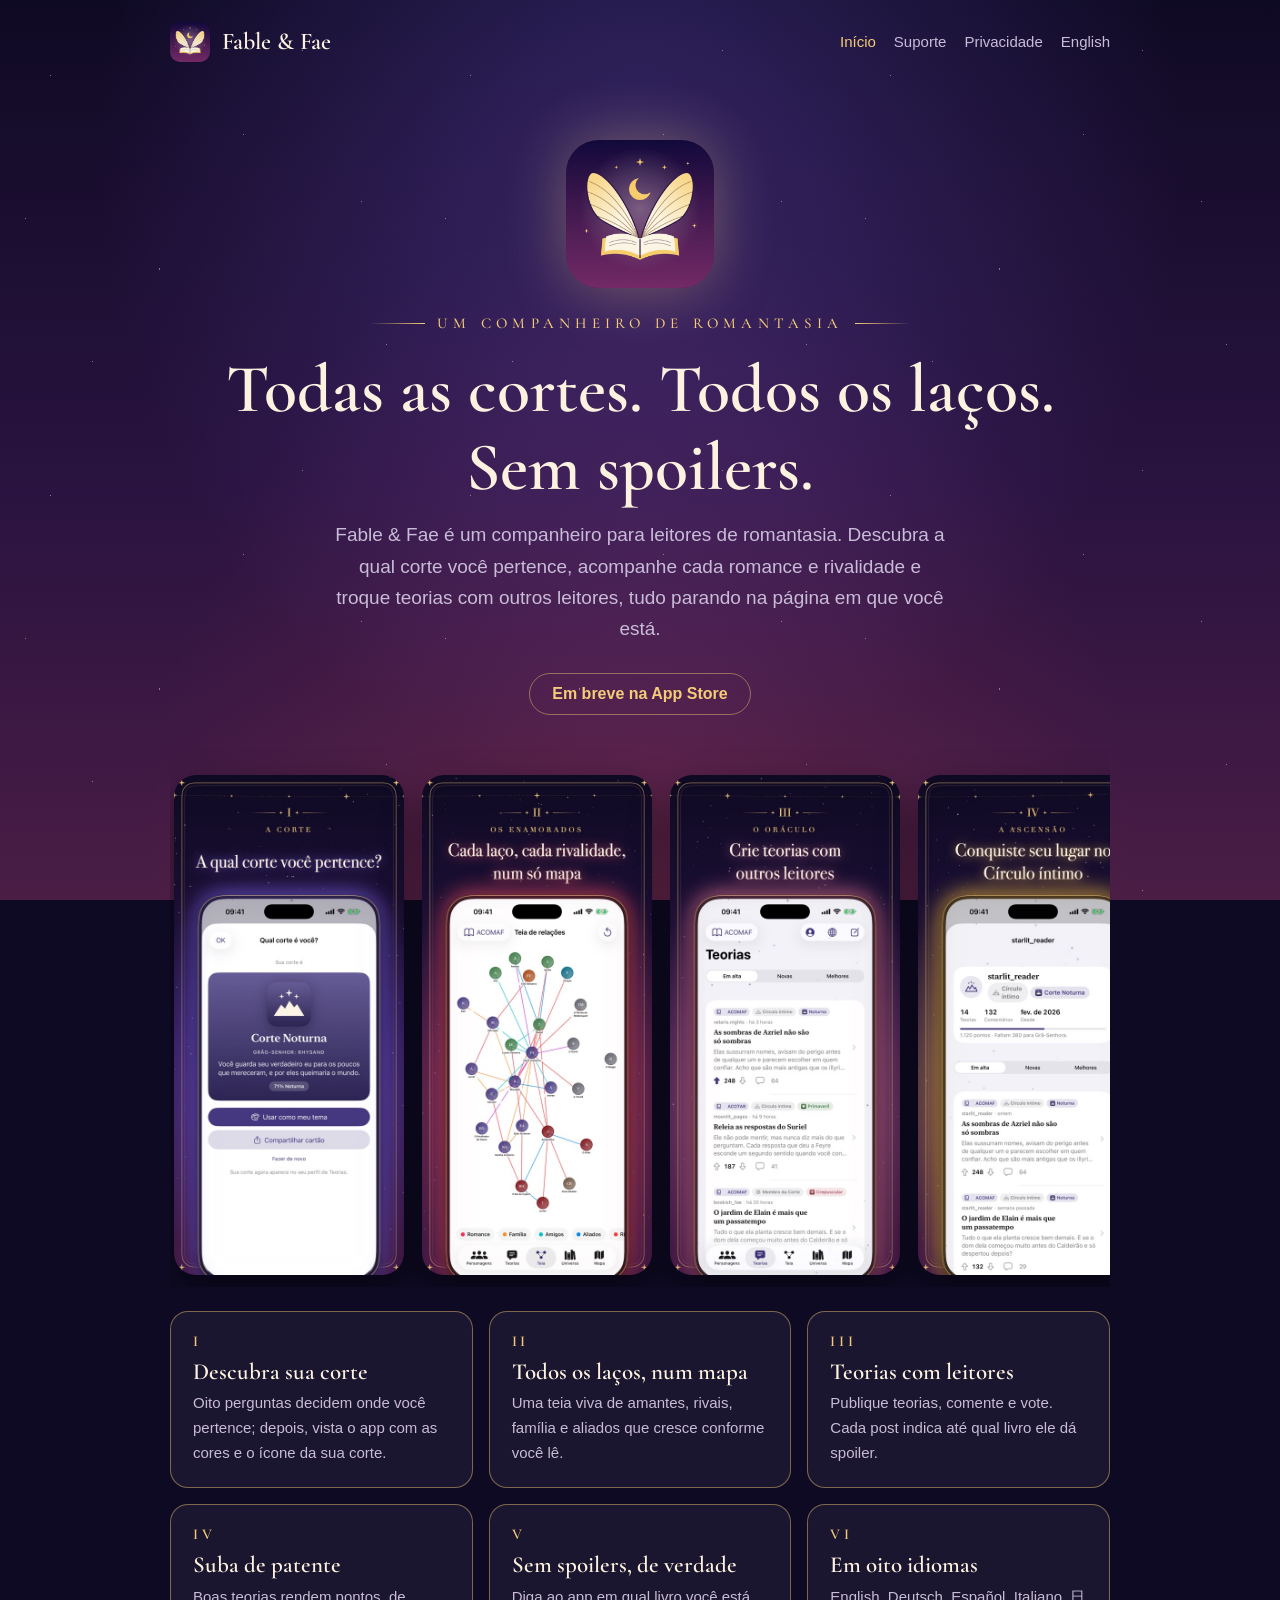
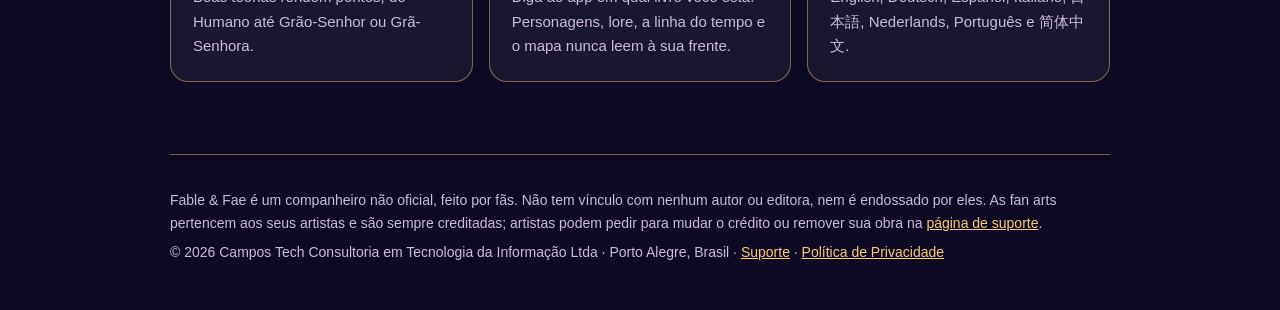
==== pt/index.html @ 25b6af78 "Update the site" ====
<!doctype html>
<html lang="pt-BR">
<head>
  <meta charset="utf-8">
  <meta name="viewport" content="width=device-width, initial-scale=1">
  <title>Fable &amp; Fae</title>
  <meta name="description" content="Fable & Fae é um companheiro para leitores de romantasia: descubra sua corte, veja todos os laços e troque teorias sem spoilers.">
  <link rel="icon" href="../images/favicon.png">
  <link rel="apple-touch-icon" href="../images/apple-touch-icon.png">
  <link rel="alternate" hreflang="en" href="../">
  <link rel="preconnect" href="https://fonts.googleapis.com">
  <link rel="preconnect" href="https://fonts.gstatic.com" crossorigin>
  <link href="https://fonts.googleapis.com/css2?family=Cormorant+Garamond:wght@500;600&display=swap" rel="stylesheet">
  <link rel="stylesheet" href="../style.css">
</head>
<body>
  <div class="wrap">
    <header class="top">
      <a class="brand" href="./"><img src="../images/icon.png" alt="">Fable &amp; Fae</a>
      <nav>
        <a href="./" aria-current="page">Início</a>
        <a href="support.html">Suporte</a>
        <a href="privacy.html">Privacidade</a>
        <a href="../" hreflang="en" lang="en">English</a>
      </nav>
    </header>

    <section class="hero">
      <img class="icon" src="../images/icon.png" alt="O ícone do Fable &amp; Fae: um livro aberto cujas páginas se erguem como asas de fada sob uma lua crescente">
      <div class="numeral">Um companheiro de romantasia</div>
      <h1>Todas as cortes. Todos os laços.<br>Sem spoilers.</h1>
      <p class="lede">Fable &amp; Fae é um companheiro para leitores de romantasia. Descubra a qual corte você pertence, acompanhe cada romance e rivalidade e troque teorias com outros leitores, tudo parando na página em que você está.</p>
      <span class="badge">Em breve na App Store</span>
    </section>

    <div class="gallery" aria-label="Capturas de tela do app">
      <img src="../images/01-court-pt.jpg" alt="A qual corte você pertence? O resultado do quiz das cortes">
      <img src="../images/02-lovers-pt.jpg" alt="Cada laço, cada rivalidade, num só mapa: a teia de relações">
      <img src="../images/03-oracle-pt.jpg" alt="Crie teorias com outros leitores: o feed de teorias">
      <img src="../images/04-ascent-pt.jpg" alt="Conquiste seu lugar no Círculo íntimo: o perfil e a patente de um leitor">
      <img src="../images/07-world-pt.jpg" alt="Explore o reino conforme ele se revela: o mapa">
      <img src="../images/08-glamour-pt.jpg" alt="Vista as cores da sua corte: temas e ícones do app">
    </div>

    <section class="features">
      <div class="feature"><div class="n">I</div><h3>Descubra sua corte</h3><p>Oito perguntas decidem onde você pertence; depois, vista o app com as cores e o ícone da sua corte.</p></div>
      <div class="feature"><div class="n">II</div><h3>Todos os laços, num mapa</h3><p>Uma teia viva de amantes, rivais, família e aliados que cresce conforme você lê.</p></div>
      <div class="feature"><div class="n">III</div><h3>Teorias com leitores</h3><p>Publique teorias, comente e vote. Cada post indica até qual livro ele dá spoiler.</p></div>
      <div class="feature"><div class="n">IV</div><h3>Suba de patente</h3><p>Boas teorias rendem pontos, de Humano até Grão-Senhor ou Grã-Senhora.</p></div>
      <div class="feature"><div class="n">V</div><h3>Sem spoilers, de verdade</h3><p>Diga ao app em qual livro você está. Personagens, lore, a linha do tempo e o mapa nunca leem à sua frente.</p></div>
      <div class="feature"><div class="n">VI</div><h3>Em oito idiomas</h3><p>English, Deutsch, Español, Italiano, 日本語, Nederlands, Português e 简体中文.</p></div>
    </section>

    <footer>
      <p>Fable &amp; Fae é um companheiro não oficial, feito por fãs. Não tem vínculo com nenhum autor ou editora, nem é endossado por eles. As fan arts pertencem aos seus artistas e são sempre creditadas; artistas podem pedir para mudar o crédito ou remover sua obra na <a href="support.html#artistas">página de suporte</a>.</p>
      <p>&copy; 2026 Campos Tech Consultoria em Tecnologia da Informação Ltda · Porto Alegre, Brasil · <a href="support.html">Suporte</a> · <a href="privacy.html">Política de Privacidade</a></p>
    </footer>
  </div>
</body>
</html>
---- style.css ----
/* Fable & Fae: a night sky, gold foil and serif type, matching the App Store art. */
:root {
  --night: #0f0a24;
  --plum: #2a1340;
  --rose: #4a1d45;
  --gold: #f5cc78;
  --gold-dim: rgba(245, 204, 120, 0.45);
  --cream: #fdf2e0;
  --muted: #c9bcd8;
  --card: rgba(255, 255, 255, 0.05);
  --serif: "Cormorant Garamond", "Bodoni 72", Didot, Georgia, serif;
  --sans: -apple-system, BlinkMacSystemFont, "Segoe UI", Roboto, sans-serif;
}

* { box-sizing: border-box; }

html { background: var(--night); }

body {
  margin: 0;
  min-height: 100vh;
  color: var(--cream);
  font: 17px/1.65 var(--sans);
  background:
    radial-gradient(ellipse at 50% 18%, rgba(128, 97, 242, 0.28), transparent 60%),
    radial-gradient(ellipse at 50% 100%, rgba(230, 76, 107, 0.18), transparent 55%),
    linear-gradient(180deg, var(--night), var(--plum) 55%, var(--rose));
  background-attachment: fixed;
}

/* A faint field of stars. */
body::before {
  content: "";
  position: fixed;
  inset: 0;
  pointer-events: none;
  background-image:
    radial-gradient(1.5px 1.5px at 12% 18%, var(--cream) 50%, transparent 51%),
    radial-gradient(1px 1px at 72% 12%, var(--cream) 50%, transparent 51%),
    radial-gradient(1.5px 1.5px at 38% 64%, var(--cream) 50%, transparent 51%),
    radial-gradient(1px 1px at 86% 48%, var(--cream) 50%, transparent 51%),
    radial-gradient(1px 1px at 22% 86%, var(--cream) 50%, transparent 51%),
    radial-gradient(1.5px 1.5px at 58% 32%, var(--cream) 50%, transparent 51%),
    radial-gradient(1px 1px at 92% 82%, var(--cream) 50%, transparent 51%),
    radial-gradient(1px 1px at 6% 52%, var(--cream) 50%, transparent 51%);
  background-size: 420px 420px;
  opacity: 0.45;
}

a { color: var(--gold); }
a:hover { color: var(--cream); }

.wrap { position: relative; max-width: 980px; margin: 0 auto; padding: 0 20px; }
.prose { max-width: 720px; }

header.top {
  display: flex;
  align-items: center;
  justify-content: space-between;
  gap: 16px;
  padding: 22px 0;
}

.brand {
  display: flex;
  align-items: center;
  gap: 12px;
  color: var(--cream);
  text-decoration: none;
  font: 600 24px/1 var(--serif);
}
.brand img { width: 40px; height: 40px; border-radius: 10px; }

nav { display: flex; flex-wrap: wrap; gap: 6px 18px; font-size: 15px; }
nav a { color: var(--muted); text-decoration: none; }
nav a:hover, nav a[aria-current="page"] { color: var(--gold); }

.hero { text-align: center; padding: 56px 0 24px; }
.hero .icon { display: block; width: 148px; height: 148px; margin: 0 auto; border-radius: 33px; box-shadow: 0 0 60px rgba(245, 204, 120, 0.35); }

.numeral {
  display: inline-flex;
  align-items: center;
  gap: 12px;
  margin-top: 28px;
  color: var(--gold);
  font: 500 15px/1 var(--serif);
  letter-spacing: 0.35em;
  text-transform: uppercase;
}
.numeral::before, .numeral::after {
  content: "";
  width: 56px;
  height: 1px;
  background: linear-gradient(90deg, transparent, var(--gold));
}
.numeral::after { transform: scaleX(-1); }

h1, h2, h3 { font-family: var(--serif); font-weight: 600; line-height: 1.15; }
h1 { font-size: clamp(40px, 7vw, 68px); margin: 18px 0 12px; }
h2 { font-size: clamp(28px, 4vw, 38px); margin: 48px 0 12px; color: var(--cream); }
h3 { font-size: 23px; margin: 28px 0 6px; color: var(--gold); }

.lede { max-width: 620px; margin: 0 auto; color: var(--muted); font-size: 19px; }

.badge {
  display: inline-block;
  margin-top: 28px;
  padding: 12px 22px;
  border: 1px solid var(--gold-dim);
  border-radius: 999px;
  color: var(--gold);
  font: 600 16px/1 var(--sans);
}

.gallery {
  display: flex;
  gap: 18px;
  overflow-x: auto;
  padding: 36px 4px 12px;
  scroll-snap-type: x mandatory;
}
.gallery img {
  flex: 0 0 auto;
  width: 230px;
  height: auto;
  border-radius: 22px;
  scroll-snap-align: center;
  box-shadow: 0 18px 40px rgba(0, 0, 0, 0.45);
}

.features {
  display: grid;
  grid-template-columns: repeat(auto-fit, minmax(240px, 1fr));
  gap: 16px;
  margin: 24px 0 8px;
}
.feature {
  padding: 22px;
  border: 1px solid var(--gold-dim);
  border-radius: 18px;
  background: var(--card);
}
.feature .n { color: var(--gold); font: 600 15px/1 var(--serif); letter-spacing: 0.25em; }
.feature h3 { margin-top: 10px; color: var(--cream); }
.feature p { margin: 0; color: var(--muted); font-size: 15px; }

.prose h2 { font-size: 28px; margin-top: 40px; }
.prose ul { padding-left: 22px; }
.prose li { margin: 6px 0; }
.prose .meta { color: var(--muted); font-size: 15px; }

details {
  margin: 12px 0;
  padding: 14px 18px;
  border: 1px solid var(--gold-dim);
  border-radius: 14px;
  background: var(--card);
}
summary { cursor: pointer; font-weight: 600; }
details p { margin: 10px 0 2px; color: var(--muted); }

.contact {
  margin: 24px 0;
  padding: 22px;
  border: 1px solid var(--gold);
  border-radius: 18px;
  background: rgba(245, 204, 120, 0.08);
}

footer {
  margin-top: 72px;
  padding: 28px 0 40px;
  border-top: 1px solid var(--gold-dim);
  color: var(--muted);
  font-size: 14px;
}
footer p { margin: 6px 0; }

@media (max-width: 560px) {
  body { font-size: 16px; }
  header.top { flex-direction: column; align-items: flex-start; }
  .hero { padding-top: 28px; }
  .gallery img { width: 190px; }
  .numeral { letter-spacing: 0.2em; font-size: 13px; }
  .numeral::before, .numeral::after { width: 24px; }
}
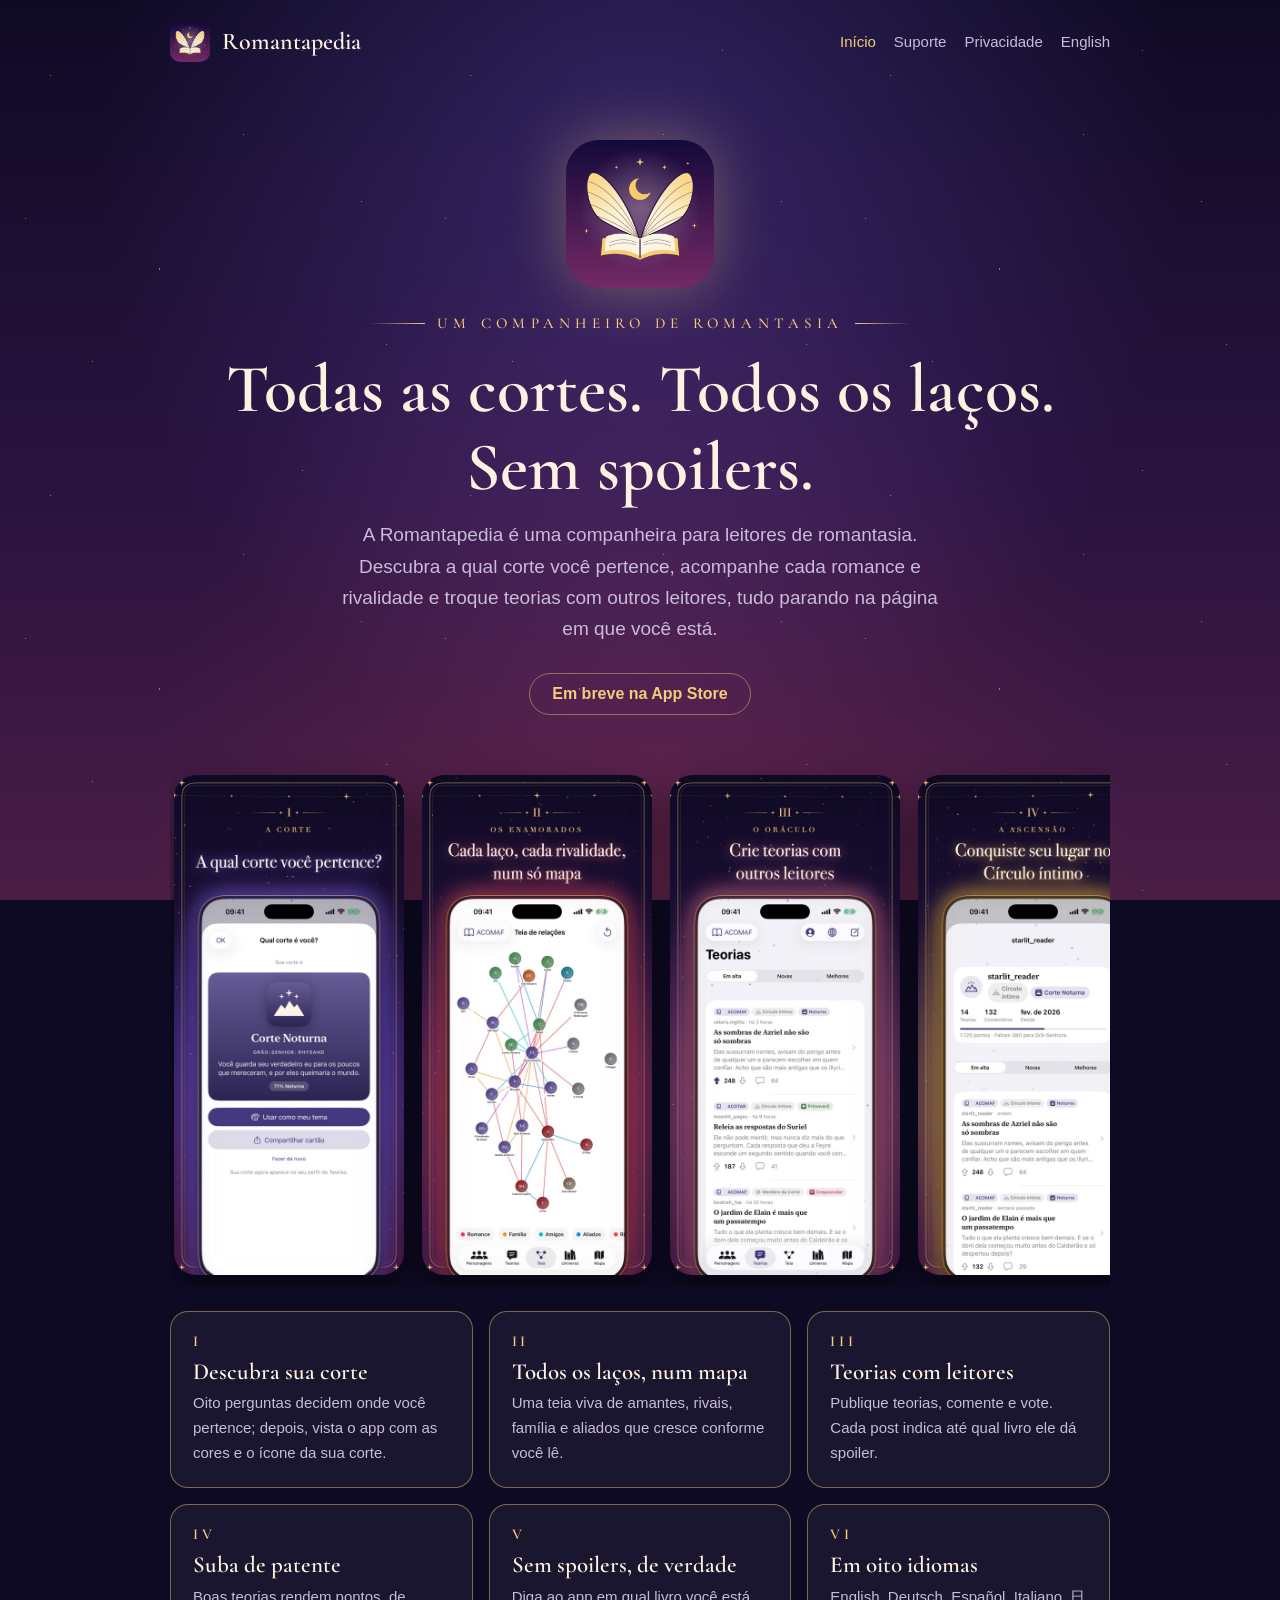
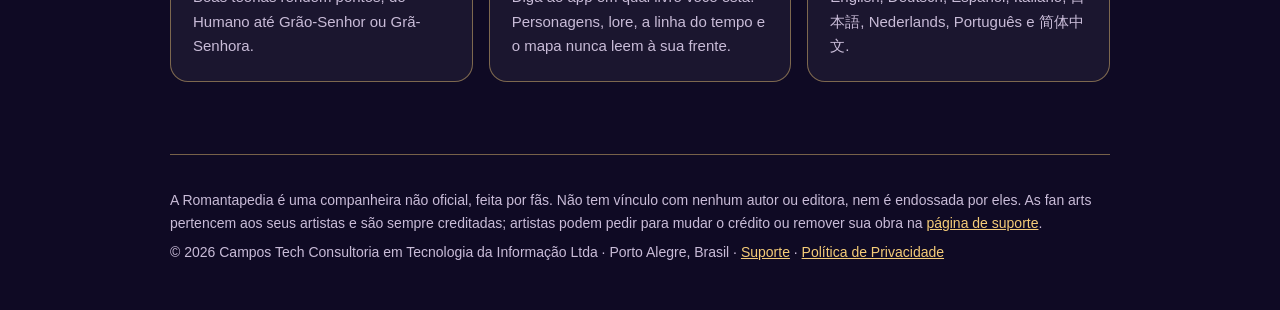
==== commit 55b3d31f: "Update the site" ====
--- a/pt/index.html
+++ b/pt/index.html
@@ -3,8 +3,8 @@
 <head>
   <meta charset="utf-8">
   <meta name="viewport" content="width=device-width, initial-scale=1">
-  <title>Fable &amp; Fae</title>
-  <meta name="description" content="Fable & Fae é um companheiro para leitores de romantasia: descubra sua corte, veja todos os laços e troque teorias sem spoilers.">
+  <title>Romantapedia: Guia de Romantasia</title>
+  <meta name="description" content="A Romantapedia é uma companheira para leitores de romantasia: descubra sua corte, veja todos os laços e troque teorias sem spoilers.">
   <link rel="icon" href="../images/favicon.png">
   <link rel="apple-touch-icon" href="../images/apple-touch-icon.png">
   <link rel="alternate" hreflang="en" href="../">
@@ -16,7 +16,7 @@
 <body>
   <div class="wrap">
     <header class="top">
-      <a class="brand" href="./"><img src="../images/icon.png" alt="">Fable &amp; Fae</a>
+      <a class="brand" href="./"><img src="../images/icon.png" alt="">Romantapedia</a>
       <nav>
         <a href="./" aria-current="page">Início</a>
         <a href="support.html">Suporte</a>
@@ -26,10 +26,10 @@
     </header>
 
     <section class="hero">
-      <img class="icon" src="../images/icon.png" alt="O ícone do Fable &amp; Fae: um livro aberto cujas páginas se erguem como asas de fada sob uma lua crescente">
+      <img class="icon" src="../images/icon.png" alt="O ícone da Romantapedia: um livro aberto cujas páginas se erguem como asas de fada sob uma lua crescente">
       <div class="numeral">Um companheiro de romantasia</div>
       <h1>Todas as cortes. Todos os laços.<br>Sem spoilers.</h1>
-      <p class="lede">Fable &amp; Fae é um companheiro para leitores de romantasia. Descubra a qual corte você pertence, acompanhe cada romance e rivalidade e troque teorias com outros leitores, tudo parando na página em que você está.</p>
+      <p class="lede">A Romantapedia é uma companheira para leitores de romantasia. Descubra a qual corte você pertence, acompanhe cada romance e rivalidade e troque teorias com outros leitores, tudo parando na página em que você está.</p>
       <span class="badge">Em breve na App Store</span>
     </section>
 
@@ -52,7 +52,7 @@
     </section>
 
     <footer>
-      <p>Fable &amp; Fae é um companheiro não oficial, feito por fãs. Não tem vínculo com nenhum autor ou editora, nem é endossado por eles. As fan arts pertencem aos seus artistas e são sempre creditadas; artistas podem pedir para mudar o crédito ou remover sua obra na <a href="support.html#artistas">página de suporte</a>.</p>
+      <p>A Romantapedia é uma companheira não oficial, feita por fãs. Não tem vínculo com nenhum autor ou editora, nem é endossada por eles. As fan arts pertencem aos seus artistas e são sempre creditadas; artistas podem pedir para mudar o crédito ou remover sua obra na <a href="support.html#artistas">página de suporte</a>.</p>
       <p>&copy; 2026 Campos Tech Consultoria em Tecnologia da Informação Ltda · Porto Alegre, Brasil · <a href="support.html">Suporte</a> · <a href="privacy.html">Política de Privacidade</a></p>
     </footer>
   </div>
--- a/style.css
+++ b/style.css
@@ -1,4 +1,4 @@
-/* Fable & Fae: a night sky, gold foil and serif type, matching the App Store art. */
+/* Romantapedia: a night sky, gold foil and serif type, matching the App Store art. */
 :root {
   --night: #0f0a24;
   --plum: #2a1340;
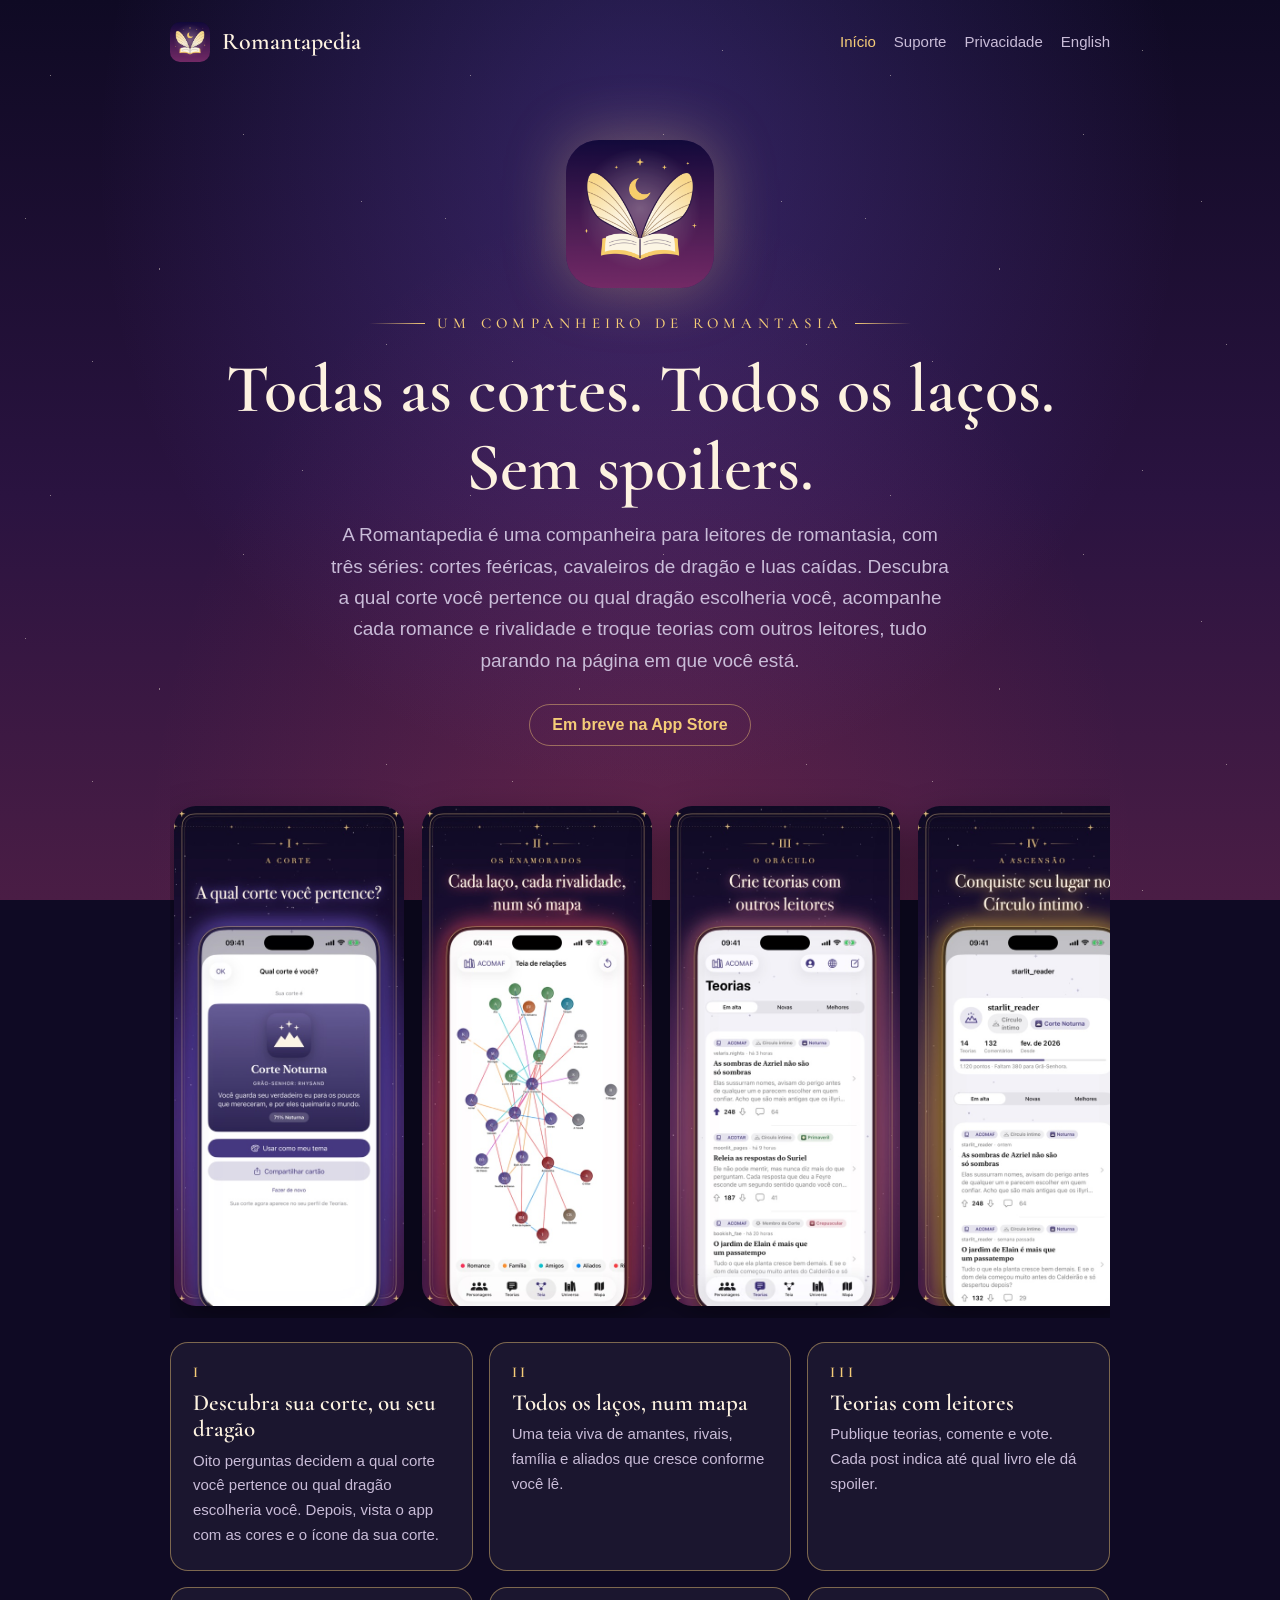
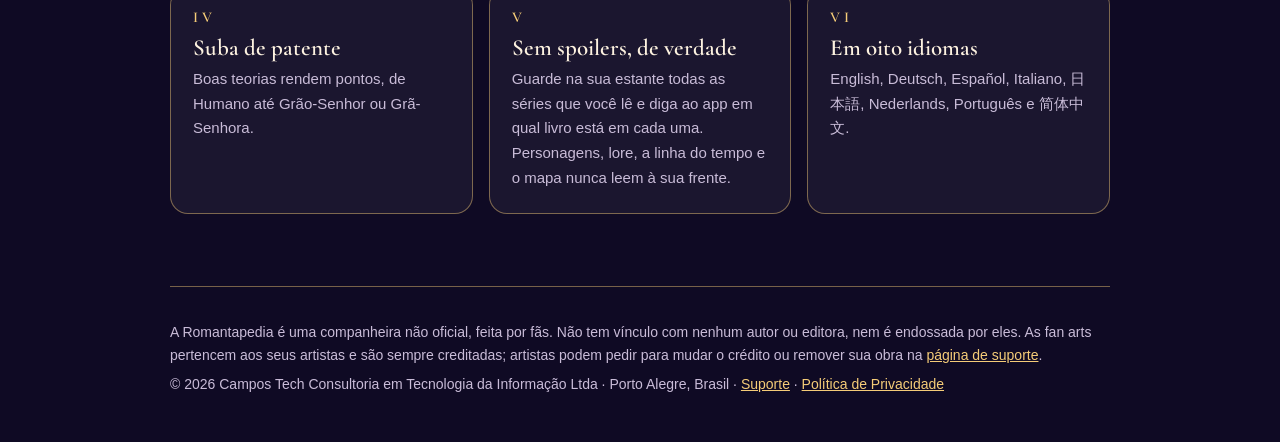
==== commit d03fb63e: "Update the site" ====
--- a/pt/index.html
+++ b/pt/index.html
@@ -4,7 +4,7 @@
   <meta charset="utf-8">
   <meta name="viewport" content="width=device-width, initial-scale=1">
   <title>Romantapedia: Guia de Romantasia</title>
-  <meta name="description" content="A Romantapedia é uma companheira para leitores de romantasia: descubra sua corte, veja todos os laços e troque teorias sem spoilers.">
+  <meta name="description" content="A Romantapedia é uma companheira para leitores de romantasia de três séries: descubra sua corte ou seu dragão, veja todos os laços e troque teorias sem spoilers.">
   <link rel="icon" href="../images/favicon.png">
   <link rel="apple-touch-icon" href="../images/apple-touch-icon.png">
   <link rel="alternate" hreflang="en" href="../">
@@ -29,7 +29,7 @@
       <img class="icon" src="../images/icon.png" alt="O ícone da Romantapedia: um livro aberto cujas páginas se erguem como asas de fada sob uma lua crescente">
       <div class="numeral">Um companheiro de romantasia</div>
       <h1>Todas as cortes. Todos os laços.<br>Sem spoilers.</h1>
-      <p class="lede">A Romantapedia é uma companheira para leitores de romantasia. Descubra a qual corte você pertence, acompanhe cada romance e rivalidade e troque teorias com outros leitores, tudo parando na página em que você está.</p>
+      <p class="lede">A Romantapedia é uma companheira para leitores de romantasia, com três séries: cortes feéricas, cavaleiros de dragão e luas caídas. Descubra a qual corte você pertence ou qual dragão escolheria você, acompanhe cada romance e rivalidade e troque teorias com outros leitores, tudo parando na página em que você está.</p>
       <span class="badge">Em breve na App Store</span>
     </section>
 
@@ -40,14 +40,15 @@
       <img src="../images/04-ascent-pt.jpg" alt="Conquiste seu lugar no Círculo íntimo: o perfil e a patente de um leitor">
       <img src="../images/07-world-pt.jpg" alt="Explore o reino conforme ele se revela: o mapa">
       <img src="../images/08-glamour-pt.jpg" alt="Vista as cores da sua corte: temas e ícones do app">
+      <img src="../images/09-dragon-pt.jpg" alt="Qual dragão escolheria você? O resultado do quiz dos dragões">
     </div>
 
     <section class="features">
-      <div class="feature"><div class="n">I</div><h3>Descubra sua corte</h3><p>Oito perguntas decidem onde você pertence; depois, vista o app com as cores e o ícone da sua corte.</p></div>
+      <div class="feature"><div class="n">I</div><h3>Descubra sua corte, ou seu dragão</h3><p>Oito perguntas decidem a qual corte você pertence ou qual dragão escolheria você. Depois, vista o app com as cores e o ícone da sua corte.</p></div>
       <div class="feature"><div class="n">II</div><h3>Todos os laços, num mapa</h3><p>Uma teia viva de amantes, rivais, família e aliados que cresce conforme você lê.</p></div>
       <div class="feature"><div class="n">III</div><h3>Teorias com leitores</h3><p>Publique teorias, comente e vote. Cada post indica até qual livro ele dá spoiler.</p></div>
       <div class="feature"><div class="n">IV</div><h3>Suba de patente</h3><p>Boas teorias rendem pontos, de Humano até Grão-Senhor ou Grã-Senhora.</p></div>
-      <div class="feature"><div class="n">V</div><h3>Sem spoilers, de verdade</h3><p>Diga ao app em qual livro você está. Personagens, lore, a linha do tempo e o mapa nunca leem à sua frente.</p></div>
+      <div class="feature"><div class="n">V</div><h3>Sem spoilers, de verdade</h3><p>Guarde na sua estante todas as séries que você lê e diga ao app em qual livro está em cada uma. Personagens, lore, a linha do tempo e o mapa nunca leem à sua frente.</p></div>
       <div class="feature"><div class="n">VI</div><h3>Em oito idiomas</h3><p>English, Deutsch, Español, Italiano, 日本語, Nederlands, Português e 简体中文.</p></div>
     </section>
 
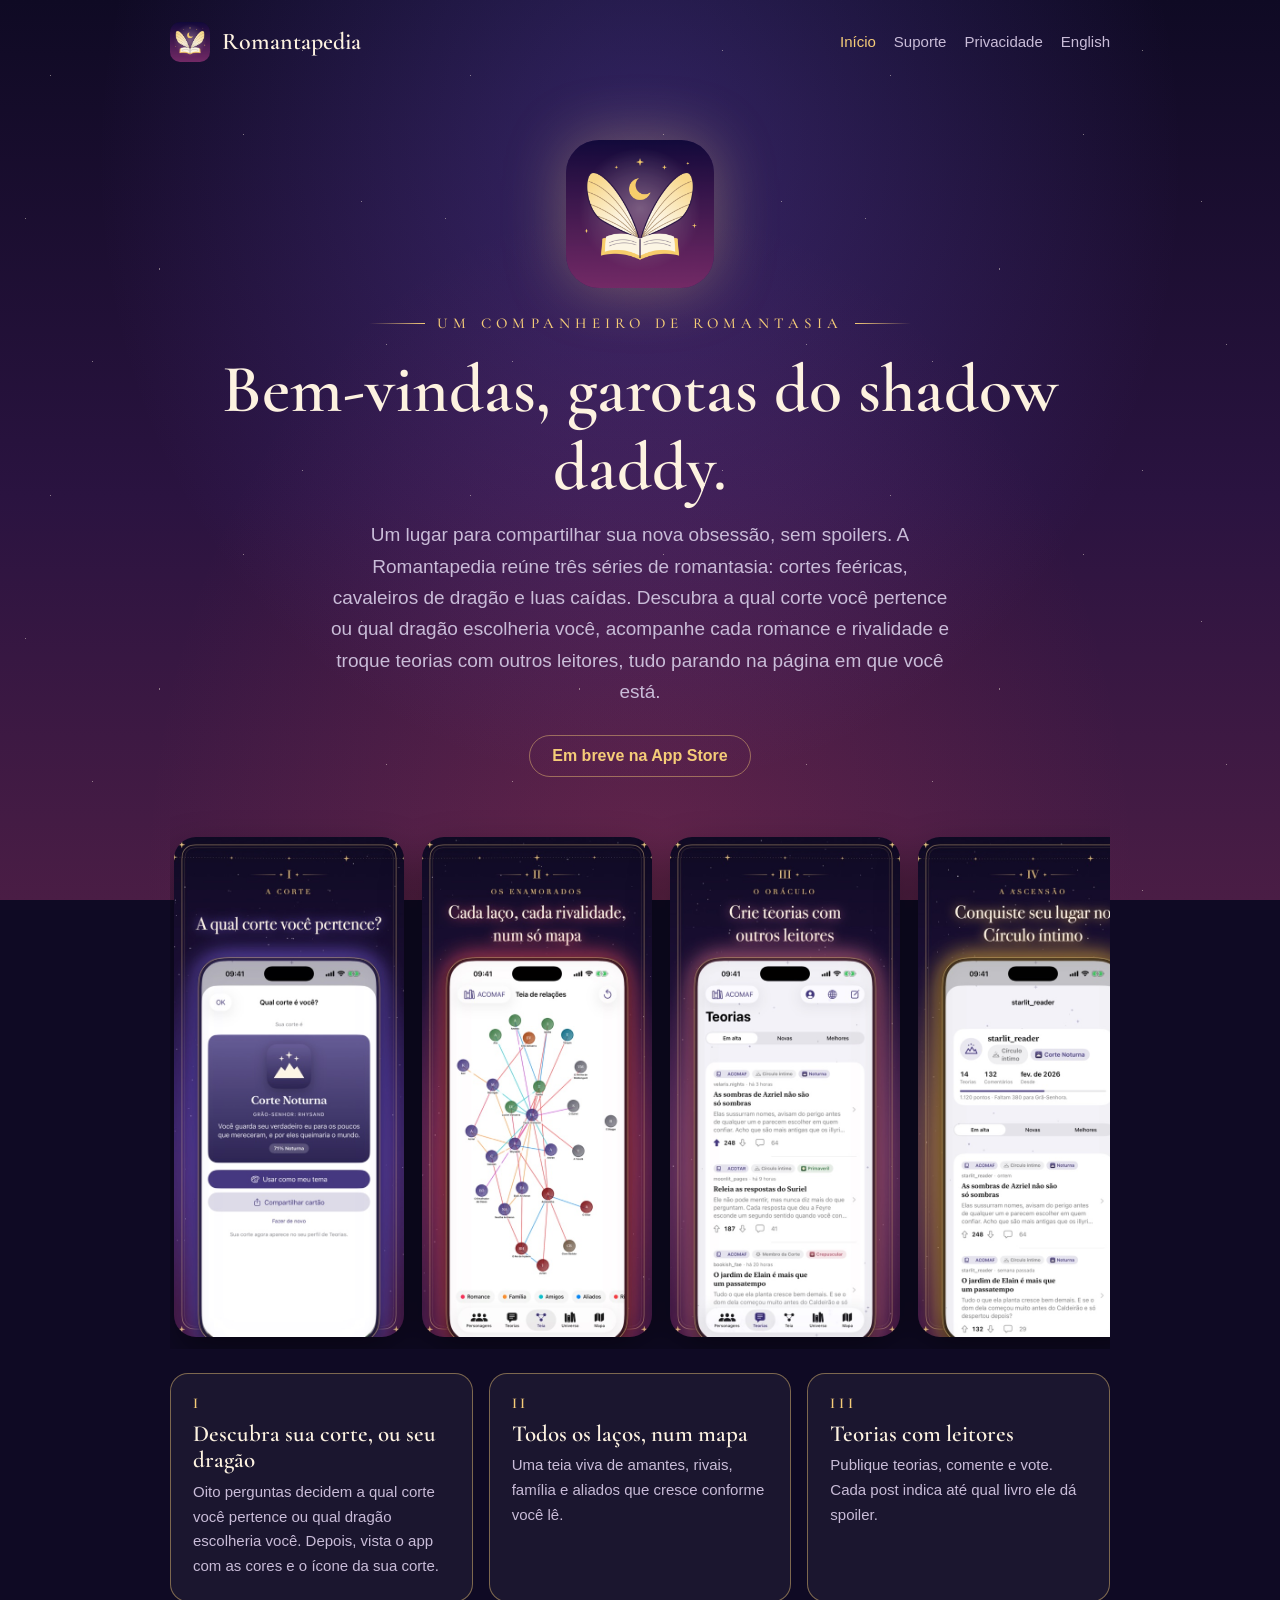
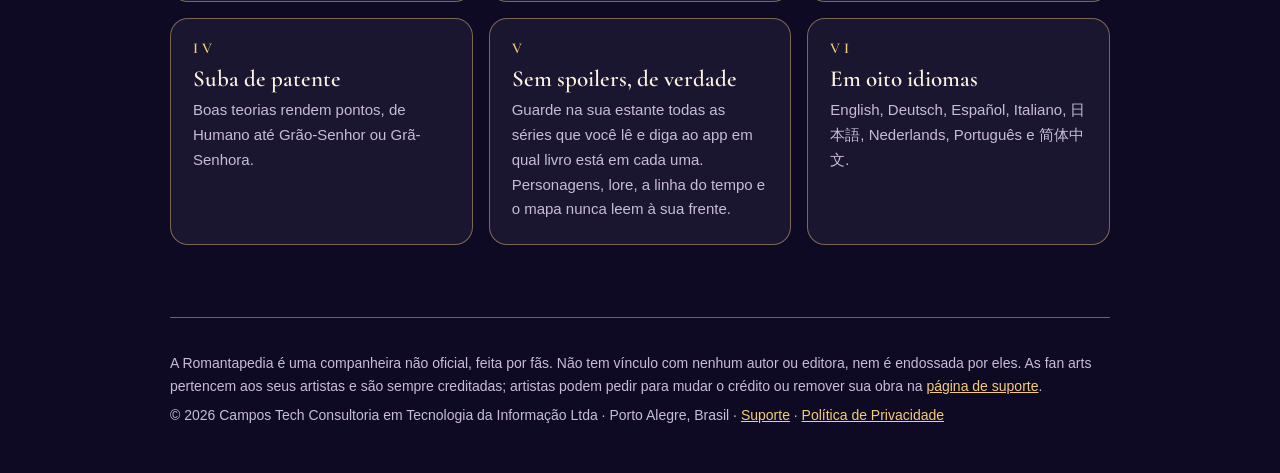
==== commit c61d666c: "Update the site" ====
--- a/pt/index.html
+++ b/pt/index.html
@@ -4,7 +4,7 @@
   <meta charset="utf-8">
   <meta name="viewport" content="width=device-width, initial-scale=1">
   <title>Romantapedia: Guia de Romantasia</title>
-  <meta name="description" content="A Romantapedia é uma companheira para leitores de romantasia de três séries: descubra sua corte ou seu dragão, veja todos os laços e troque teorias sem spoilers.">
+  <meta name="description" content="A Romantapedia é um lugar para compartilhar sua nova obsessão de romantasia: descubra sua corte ou seu dragão, veja todos os laços e troque teorias sem spoilers.">
   <link rel="icon" href="../images/favicon.png">
   <link rel="apple-touch-icon" href="../images/apple-touch-icon.png">
   <link rel="alternate" hreflang="en" href="../">
@@ -28,8 +28,8 @@
     <section class="hero">
       <img class="icon" src="../images/icon.png" alt="O ícone da Romantapedia: um livro aberto cujas páginas se erguem como asas de fada sob uma lua crescente">
       <div class="numeral">Um companheiro de romantasia</div>
-      <h1>Todas as cortes. Todos os laços.<br>Sem spoilers.</h1>
-      <p class="lede">A Romantapedia é uma companheira para leitores de romantasia, com três séries: cortes feéricas, cavaleiros de dragão e luas caídas. Descubra a qual corte você pertence ou qual dragão escolheria você, acompanhe cada romance e rivalidade e troque teorias com outros leitores, tudo parando na página em que você está.</p>
+      <h1>Bem-vindas, garotas do shadow daddy.</h1>
+      <p class="lede">Um lugar para compartilhar sua nova obsessão, sem spoilers. A Romantapedia reúne três séries de romantasia: cortes feéricas, cavaleiros de dragão e luas caídas. Descubra a qual corte você pertence ou qual dragão escolheria você, acompanhe cada romance e rivalidade e troque teorias com outros leitores, tudo parando na página em que você está.</p>
       <span class="badge">Em breve na App Store</span>
     </section>
 
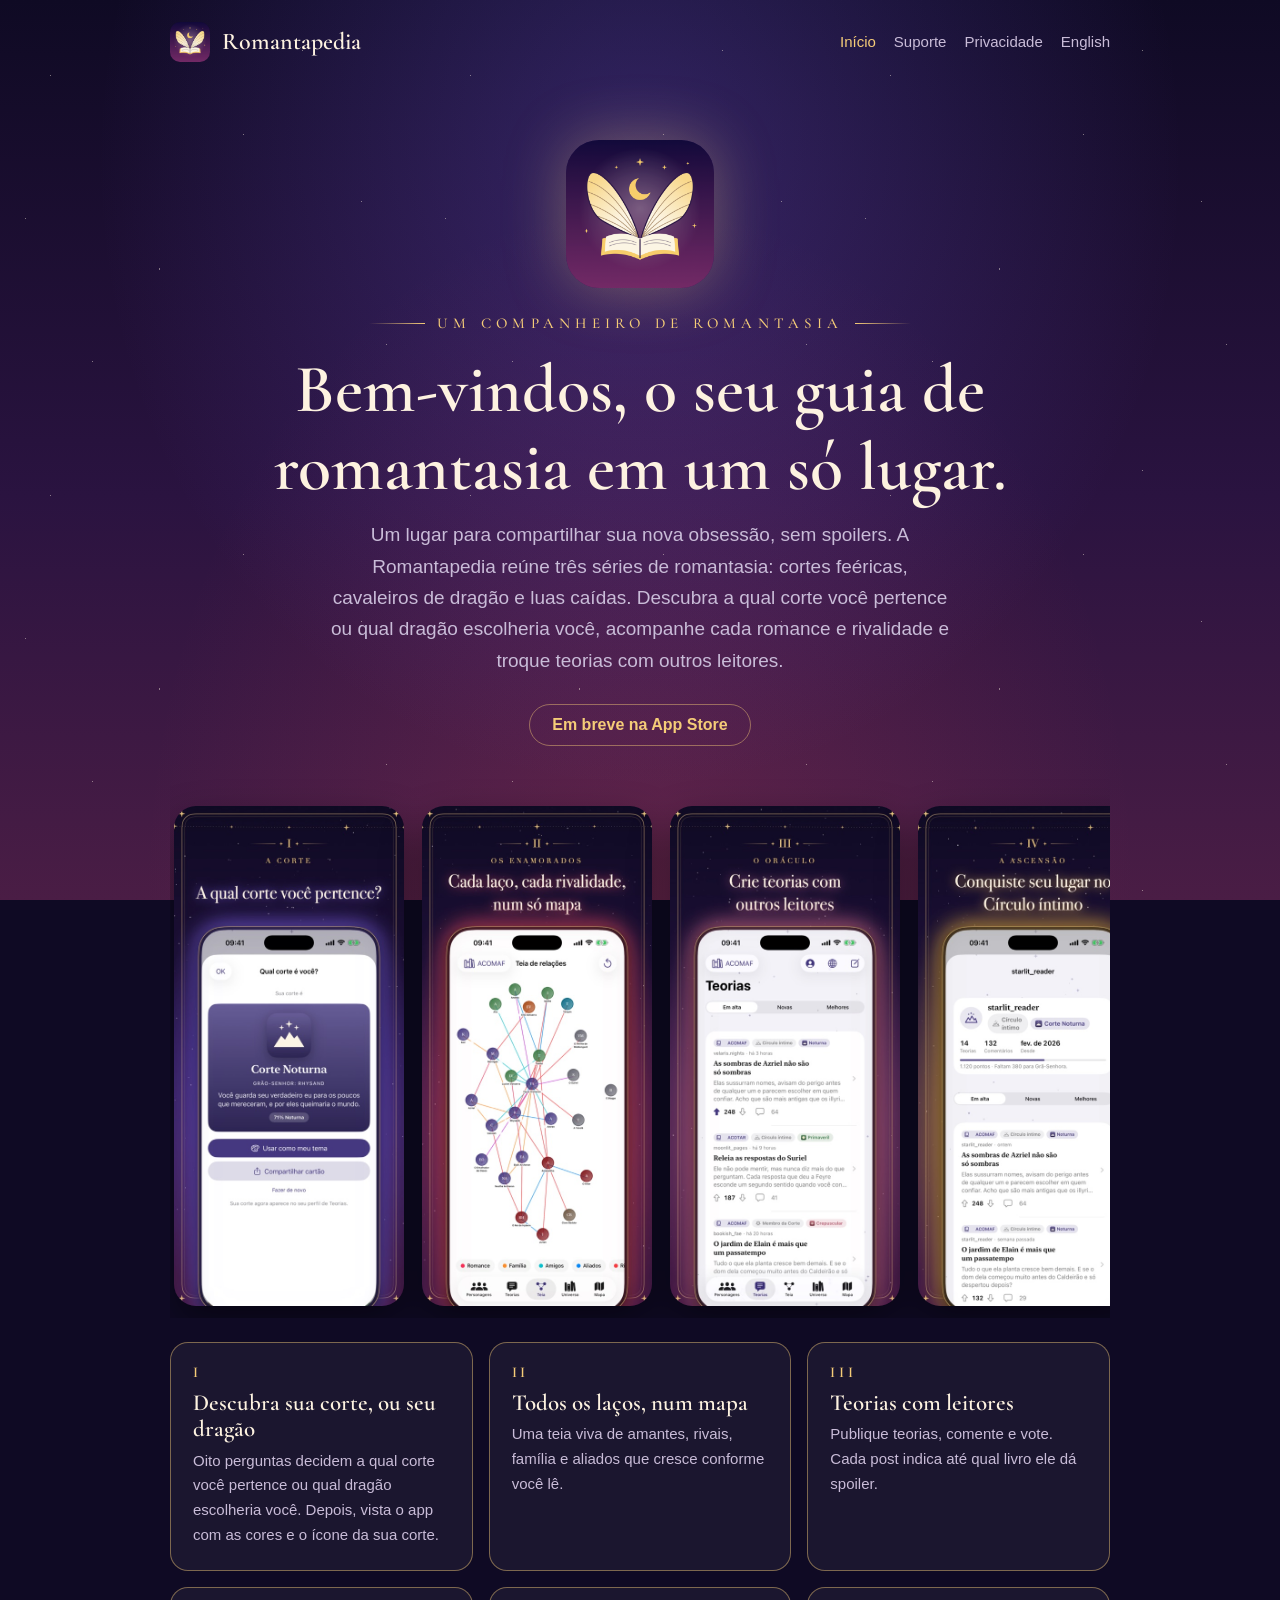
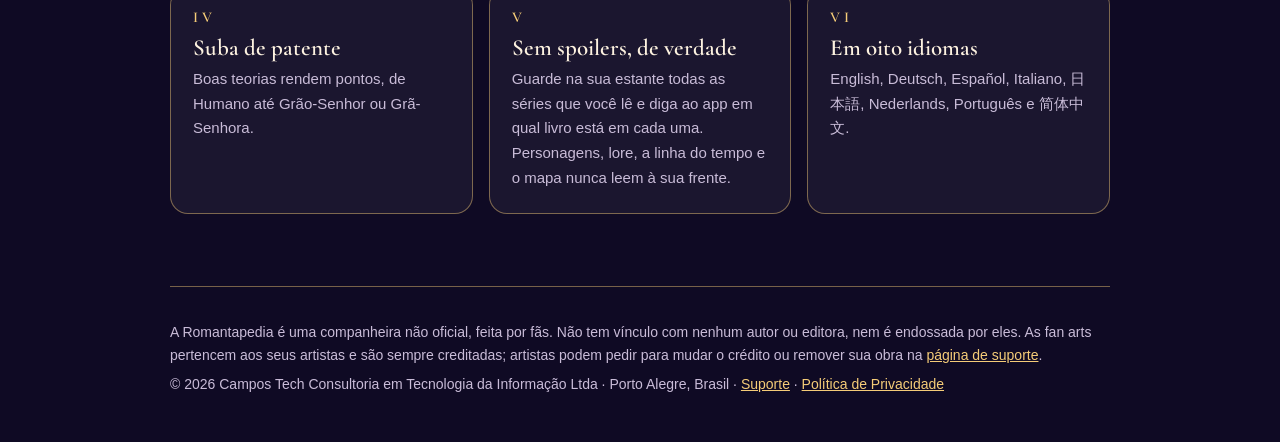
==== commit 3c40cca0: "Update the site" ====
--- a/pt/index.html
+++ b/pt/index.html
@@ -28,8 +28,8 @@
     <section class="hero">
       <img class="icon" src="../images/icon.png" alt="O ícone da Romantapedia: um livro aberto cujas páginas se erguem como asas de fada sob uma lua crescente">
       <div class="numeral">Um companheiro de romantasia</div>
-      <h1>Bem-vindas, garotas do shadow daddy.</h1>
-      <p class="lede">Um lugar para compartilhar sua nova obsessão, sem spoilers. A Romantapedia reúne três séries de romantasia: cortes feéricas, cavaleiros de dragão e luas caídas. Descubra a qual corte você pertence ou qual dragão escolheria você, acompanhe cada romance e rivalidade e troque teorias com outros leitores, tudo parando na página em que você está.</p>
+      <h1>Bem-vindos, o seu guia de romantasia em um só lugar.</h1>
+      <p class="lede">Um lugar para compartilhar sua nova obsessão, sem spoilers. A Romantapedia reúne três séries de romantasia: cortes feéricas, cavaleiros de dragão e luas caídas. Descubra a qual corte você pertence ou qual dragão escolheria você, acompanhe cada romance e rivalidade e troque teorias com outros leitores.</p>
       <span class="badge">Em breve na App Store</span>
     </section>
 
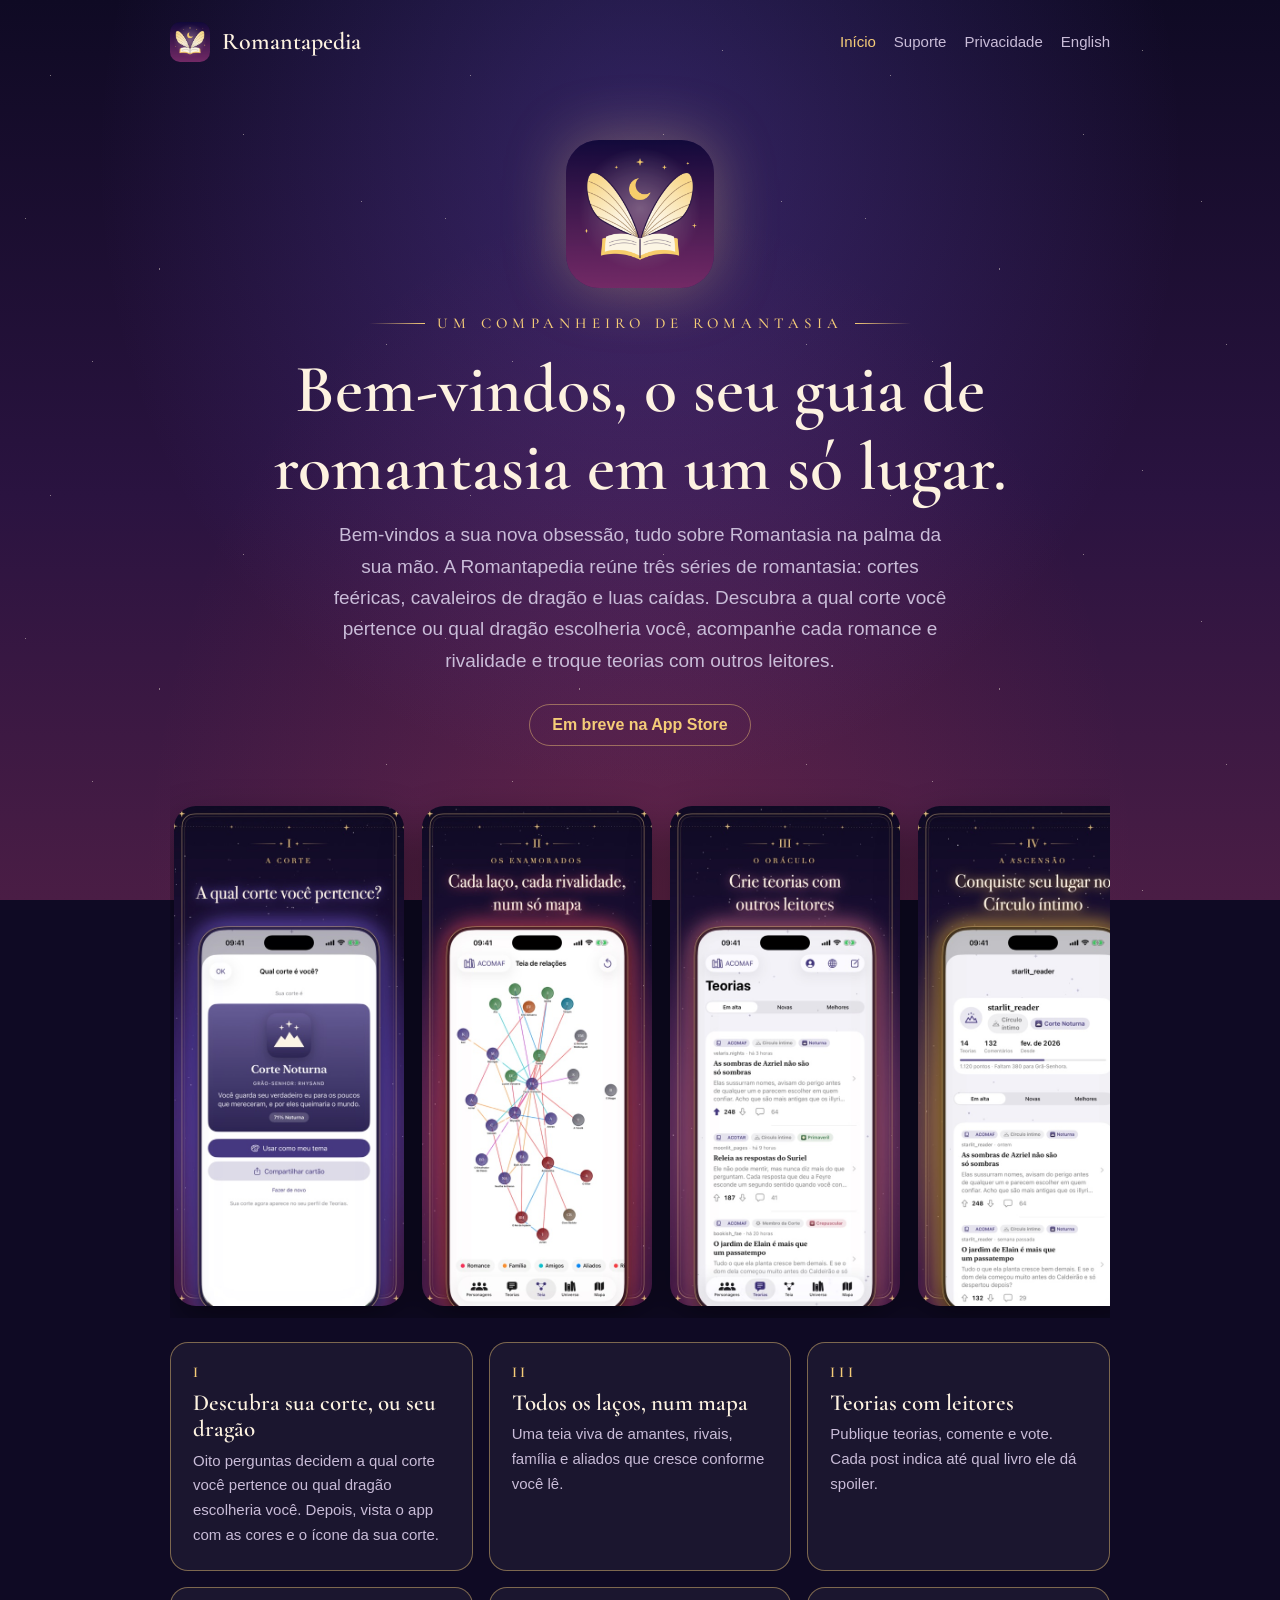
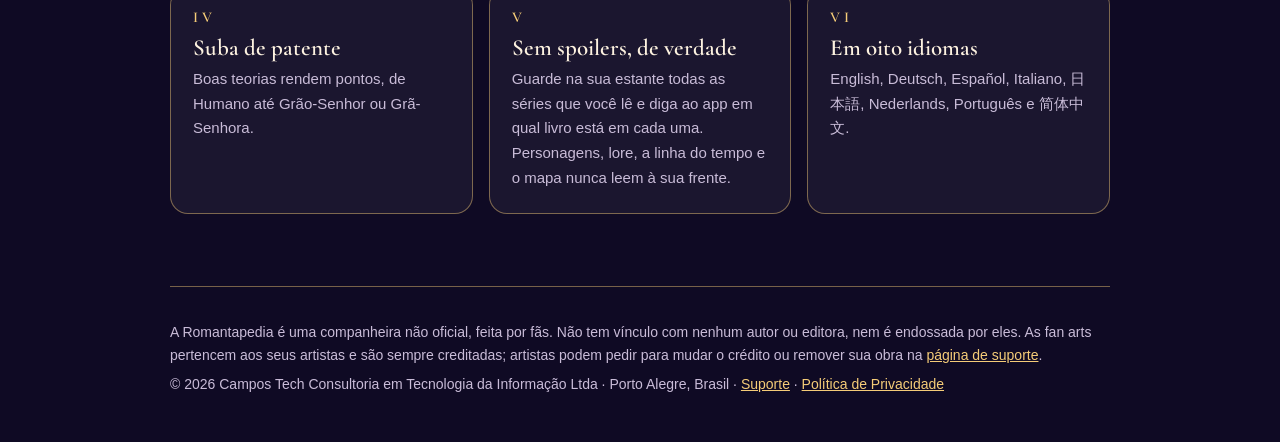
==== commit 3d518262: "Update the site" ====
--- a/pt/index.html
+++ b/pt/index.html
@@ -29,7 +29,7 @@
       <img class="icon" src="../images/icon.png" alt="O ícone da Romantapedia: um livro aberto cujas páginas se erguem como asas de fada sob uma lua crescente">
       <div class="numeral">Um companheiro de romantasia</div>
       <h1>Bem-vindos, o seu guia de romantasia em um só lugar.</h1>
-      <p class="lede">Um lugar para compartilhar sua nova obsessão, sem spoilers. A Romantapedia reúne três séries de romantasia: cortes feéricas, cavaleiros de dragão e luas caídas. Descubra a qual corte você pertence ou qual dragão escolheria você, acompanhe cada romance e rivalidade e troque teorias com outros leitores.</p>
+      <p class="lede">Bem-vindos a sua nova obsessão, tudo sobre Romantasia na palma da sua mão. A Romantapedia reúne três séries de romantasia: cortes feéricas, cavaleiros de dragão e luas caídas. Descubra a qual corte você pertence ou qual dragão escolheria você, acompanhe cada romance e rivalidade e troque teorias com outros leitores.</p>
       <span class="badge">Em breve na App Store</span>
     </section>
 
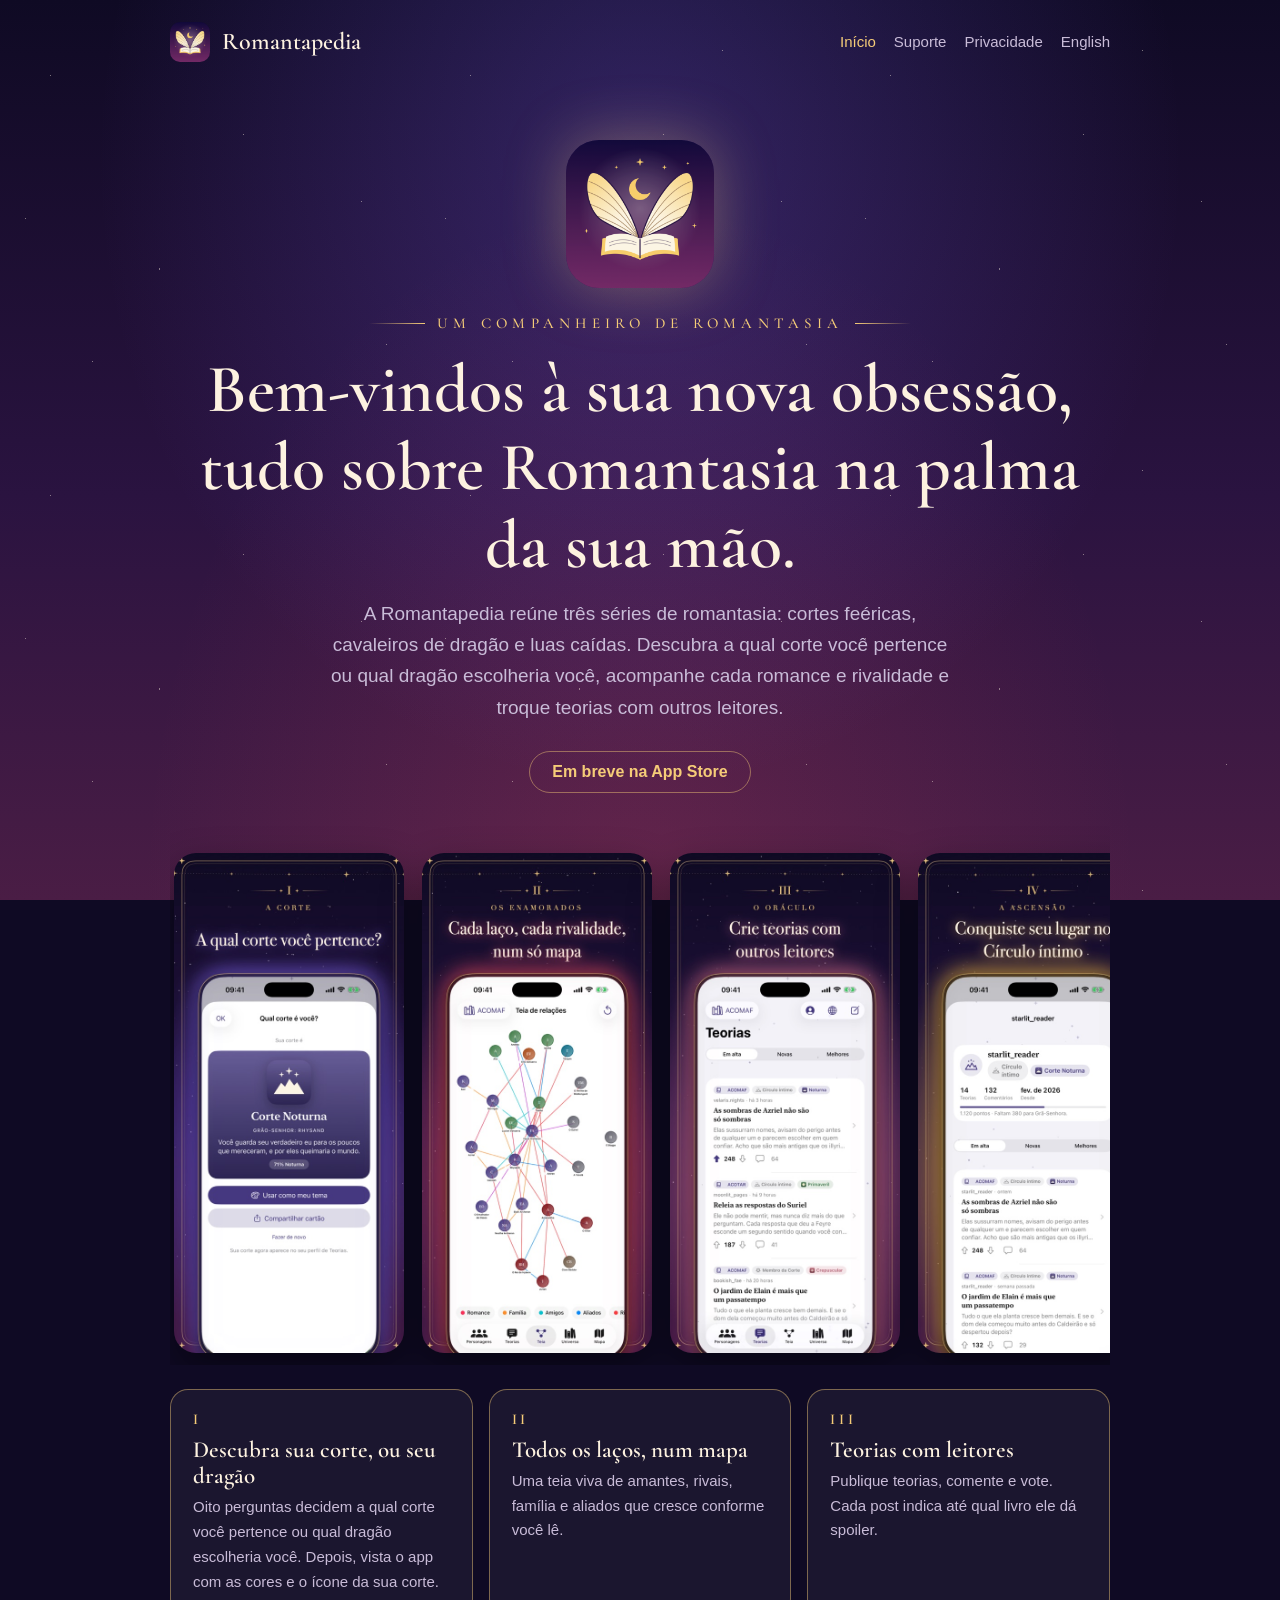
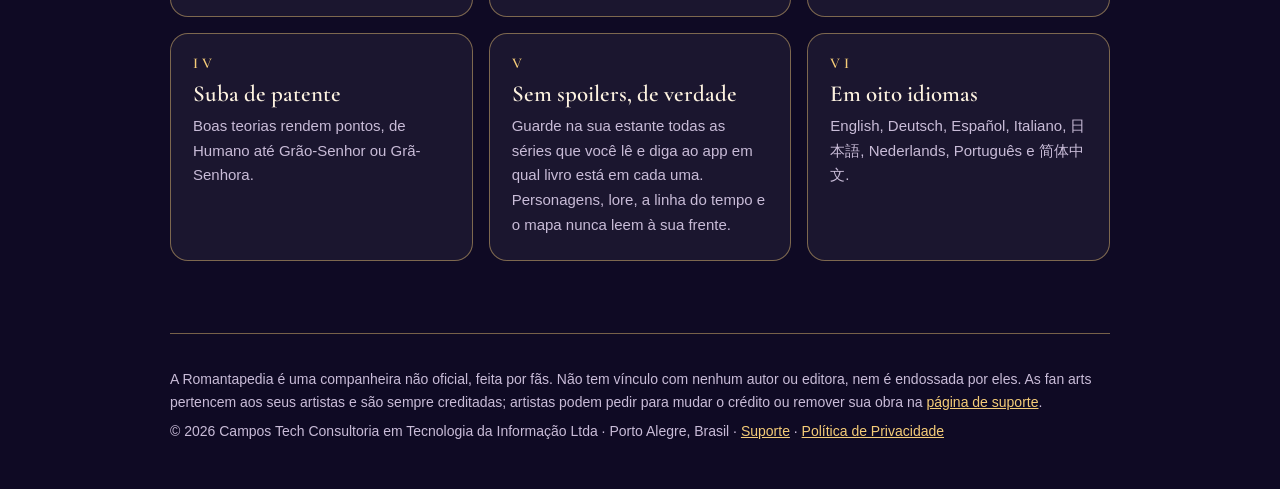
==== commit 3a30fad2: "Update the site" ====
--- a/pt/index.html
+++ b/pt/index.html
@@ -28,8 +28,8 @@
     <section class="hero">
       <img class="icon" src="../images/icon.png" alt="O ícone da Romantapedia: um livro aberto cujas páginas se erguem como asas de fada sob uma lua crescente">
       <div class="numeral">Um companheiro de romantasia</div>
-      <h1>Bem-vindos, o seu guia de romantasia em um só lugar.</h1>
-      <p class="lede">Bem-vindos a sua nova obsessão, tudo sobre Romantasia na palma da sua mão. A Romantapedia reúne três séries de romantasia: cortes feéricas, cavaleiros de dragão e luas caídas. Descubra a qual corte você pertence ou qual dragão escolheria você, acompanhe cada romance e rivalidade e troque teorias com outros leitores.</p>
+      <h1>Bem-vindos à sua nova obsessão, tudo sobre Romantasia na palma da sua mão.</h1>
+      <p class="lede">A Romantapedia reúne três séries de romantasia: cortes feéricas, cavaleiros de dragão e luas caídas. Descubra a qual corte você pertence ou qual dragão escolheria você, acompanhe cada romance e rivalidade e troque teorias com outros leitores.</p>
       <span class="badge">Em breve na App Store</span>
     </section>
 
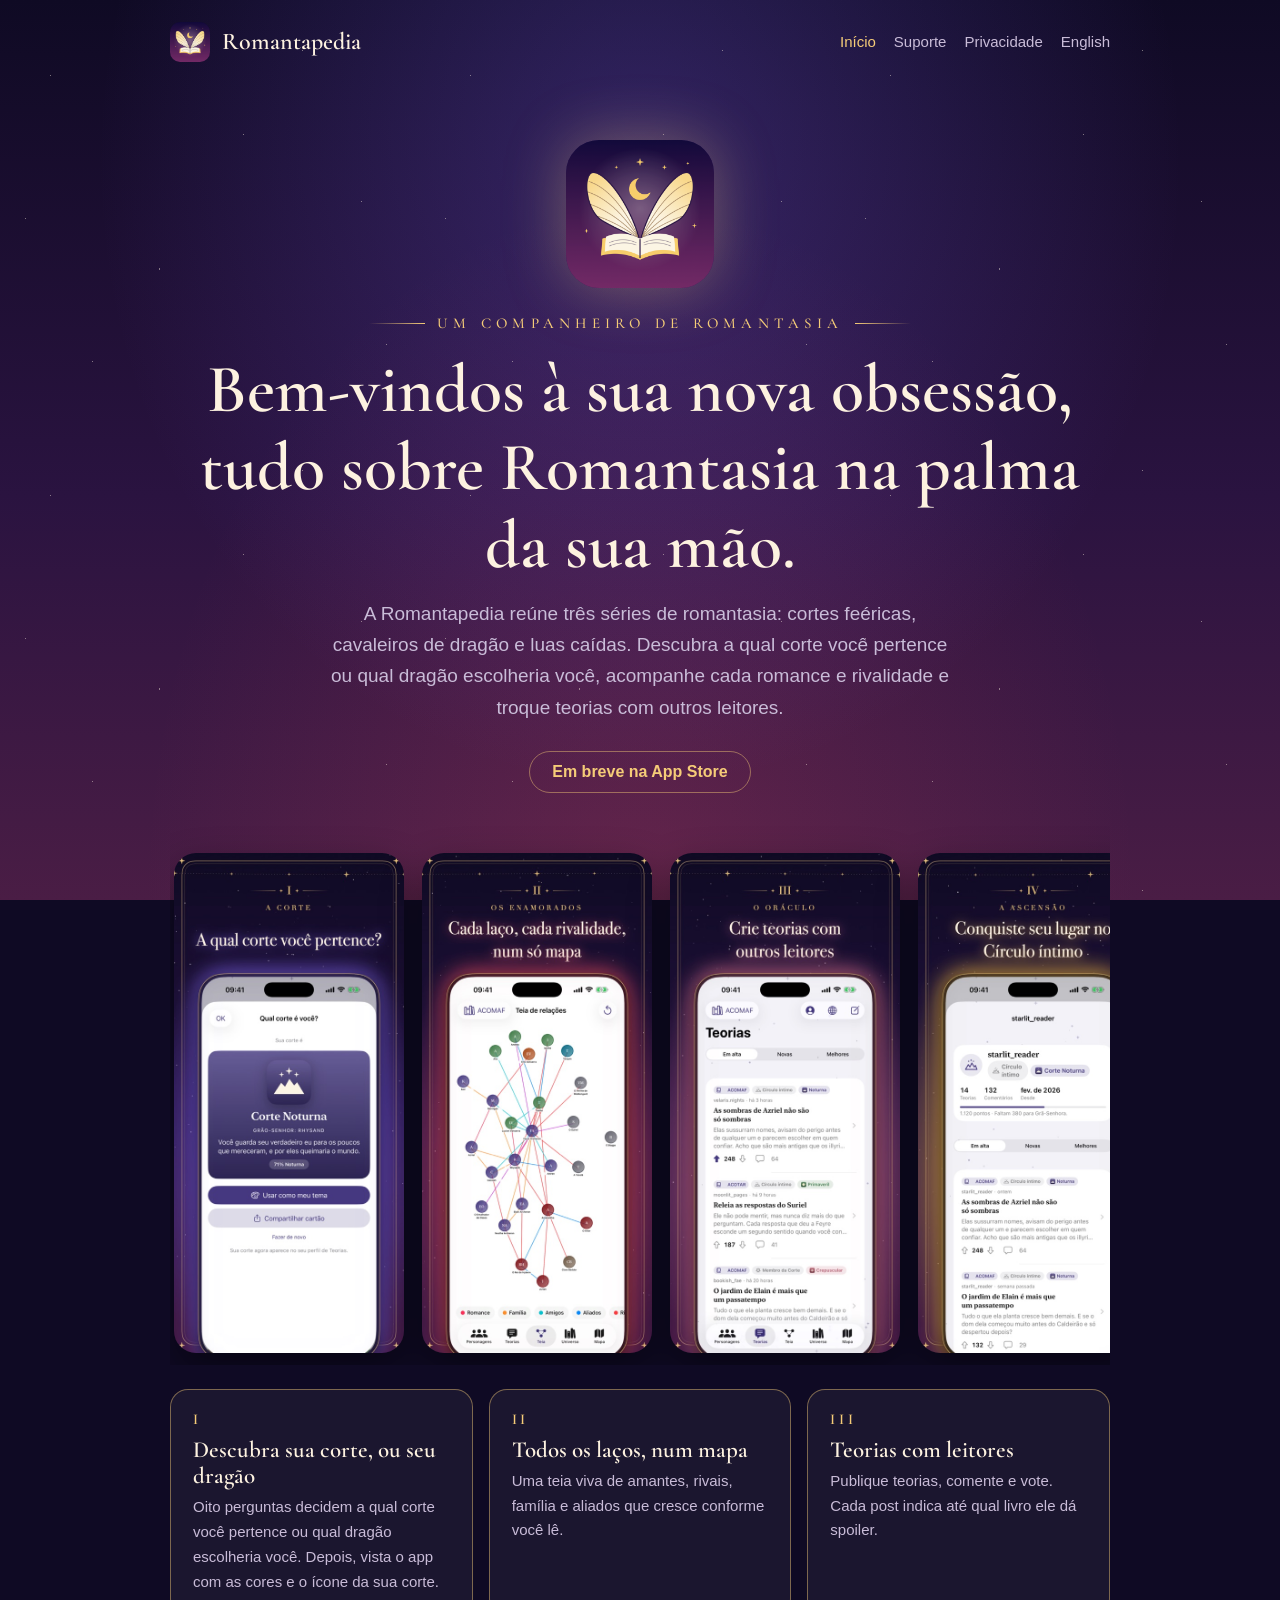
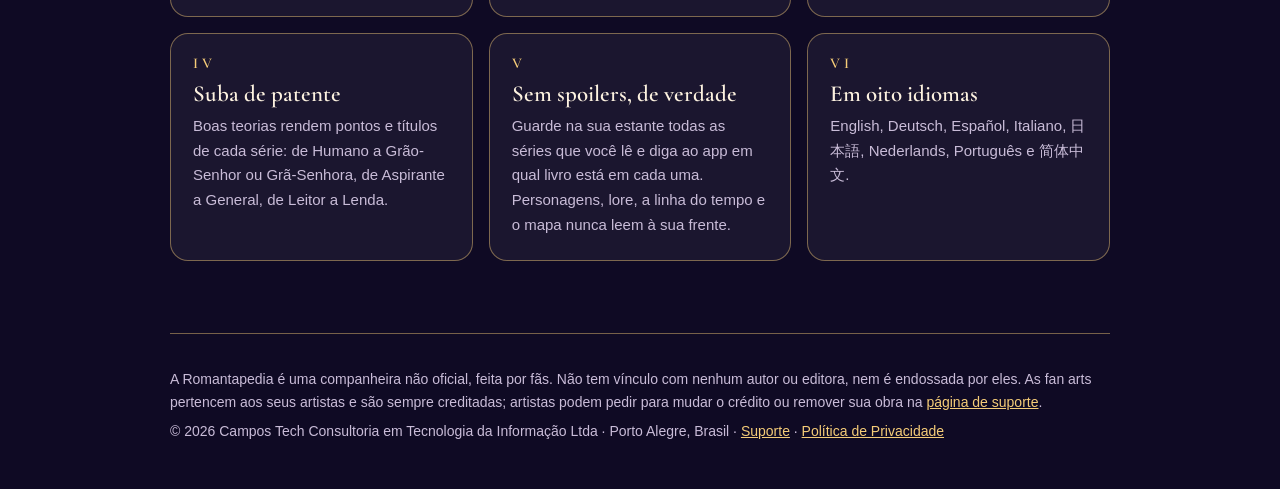
==== commit cc99d13e: "Update the site" ====
--- a/pt/index.html
+++ b/pt/index.html
@@ -47,7 +47,7 @@
       <div class="feature"><div class="n">I</div><h3>Descubra sua corte, ou seu dragão</h3><p>Oito perguntas decidem a qual corte você pertence ou qual dragão escolheria você. Depois, vista o app com as cores e o ícone da sua corte.</p></div>
       <div class="feature"><div class="n">II</div><h3>Todos os laços, num mapa</h3><p>Uma teia viva de amantes, rivais, família e aliados que cresce conforme você lê.</p></div>
       <div class="feature"><div class="n">III</div><h3>Teorias com leitores</h3><p>Publique teorias, comente e vote. Cada post indica até qual livro ele dá spoiler.</p></div>
-      <div class="feature"><div class="n">IV</div><h3>Suba de patente</h3><p>Boas teorias rendem pontos, de Humano até Grão-Senhor ou Grã-Senhora.</p></div>
+      <div class="feature"><div class="n">IV</div><h3>Suba de patente</h3><p>Boas teorias rendem pontos e títulos de cada série: de Humano a Grão-Senhor ou Grã-Senhora, de Aspirante a General, de Leitor a Lenda.</p></div>
       <div class="feature"><div class="n">V</div><h3>Sem spoilers, de verdade</h3><p>Guarde na sua estante todas as séries que você lê e diga ao app em qual livro está em cada uma. Personagens, lore, a linha do tempo e o mapa nunca leem à sua frente.</p></div>
       <div class="feature"><div class="n">VI</div><h3>Em oito idiomas</h3><p>English, Deutsch, Español, Italiano, 日本語, Nederlands, Português e 简体中文.</p></div>
     </section>
